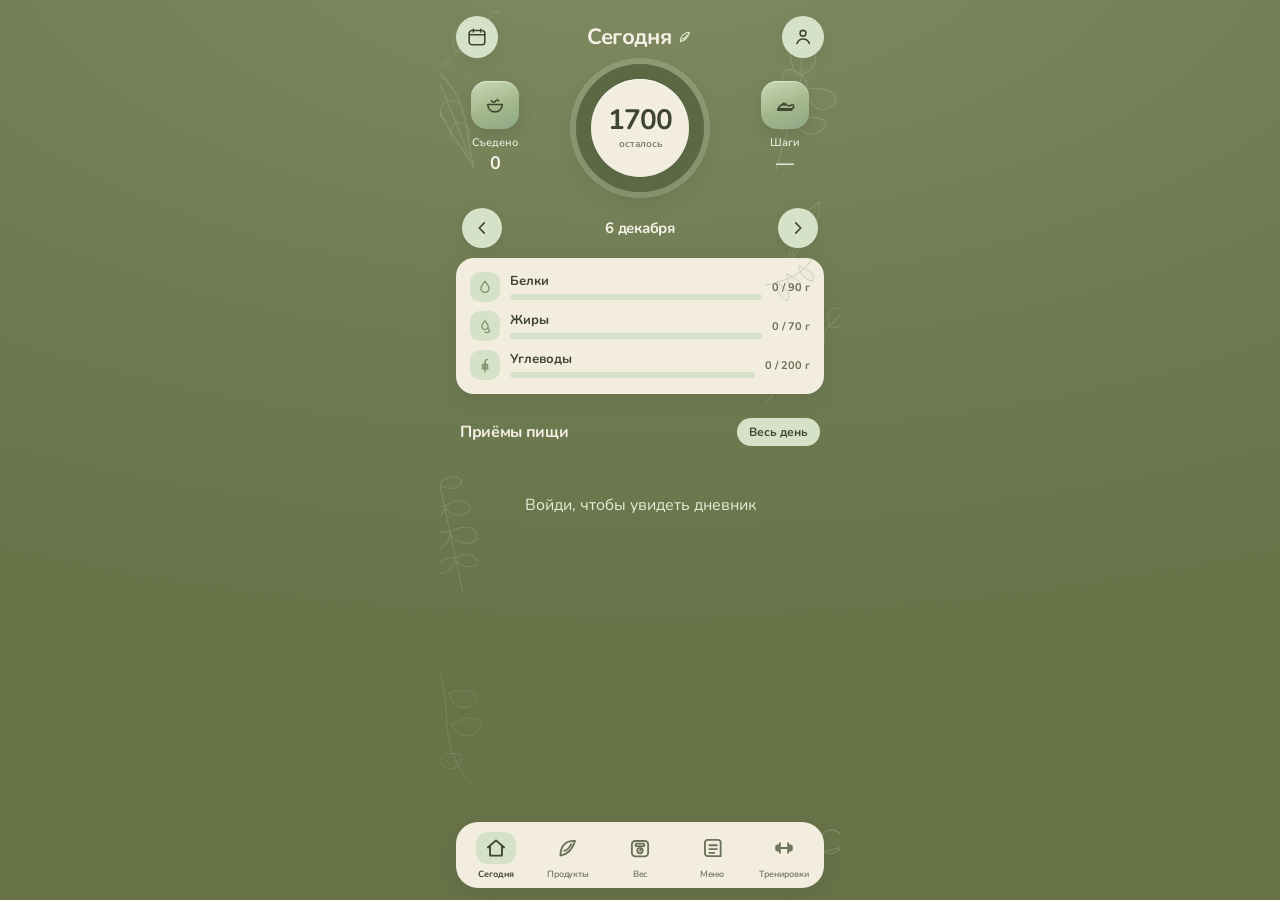
==== index.html @ ad155448 "Bump version to force cache refresh" ====
<!DOCTYPE html>
<html lang="ru">
<head>
  <meta charset="UTF-8">
  <script src="https://accounts.google.com/gsi/client" async></script>
  <script src="api-client.js?v=20261118-fix"></script>
  <meta name="viewport" content="width=device-width, initial-scale=1.0, viewport-fit=cover">
  <title>Сегодня — Калории</title>
  <link rel="stylesheet" href="style.css?v=20261118-fix">
  <link href="https://fonts.googleapis.com/css2?family=Nunito:wght@400;600;700&display=swap" rel="stylesheet">
  <link rel="manifest" href="manifest.json">
  <link rel="icon" type="image/png" sizes="32x32" href="favicon.png">
  <link rel="shortcut icon" href="favicon.ico">
  <link rel="apple-touch-icon" href="apple-touch-icon.png">
  <meta name="theme-color" content="#6F7B52">
</head>
<body>
  <div class="app home-app">

    <svg class="leaf-deco leaf-a" viewBox="0 0 180 220" fill="none" aria-hidden="true">
  <g stroke="currentColor" stroke-linecap="round" stroke-linejoin="round">
    <path d="M92 215C86 160 108 122 74 58" stroke-width="1.15" opacity=".9"/>
    <path d="M86 168C58 158 42 132 68 138C82 142 90 156 86 168Z" stroke-width="1.1" fill="currentColor" fill-opacity=".08"/>
    <path d="M90 138C66 118 58 88 86 96C102 101 108 122 90 138Z" stroke-width="1.1" fill="currentColor" fill-opacity=".08"/>
    <path d="M84 100C64 80 62 52 88 62C104 68 108 88 84 100Z" stroke-width="1.1" fill="currentColor" fill-opacity=".08"/>
    <path d="M80 70C70 52 76 30 98 42C108 48 104 64 80 70Z" stroke-width="1.1" fill="currentColor" fill-opacity=".08"/>
    <path d="M98 150C122 136 148 140 126 160C114 168 102 162 98 150Z" stroke-width="1.1" fill="currentColor" fill-opacity=".08"/>
    <path d="M100 112C128 100 150 110 130 128C118 136 104 126 100 112Z" stroke-width="1.1" fill="currentColor" fill-opacity=".08"/>
  </g>
</svg>
    <svg class="leaf-deco leaf-b" viewBox="0 0 180 220" fill="none" aria-hidden="true">
  <g stroke="currentColor" stroke-linecap="round" stroke-linejoin="round">
    <path d="M70 10C86 70 48 118 96 180" stroke-width="1.15"/>
    <path d="M80 48C108 40 132 58 108 70C94 76 82 64 80 48Z" stroke-width="1.1" fill="currentColor" fill-opacity=".08"/>
    <path d="M78 92C106 78 136 92 110 108C96 116 80 106 78 92Z" stroke-width="1.1" fill="currentColor" fill-opacity=".08"/>
    <path d="M84 136C62 124 42 140 62 152C74 158 88 148 84 136Z" stroke-width="1.1" fill="currentColor" fill-opacity=".08"/>
  </g>
</svg>
    <svg class="leaf-deco leaf-c" viewBox="0 0 80 140" fill="none" aria-hidden="true">
      <g stroke="currentColor" stroke-linecap="round" stroke-linejoin="round">
        <path d="M40 132C37 92 16 62 40 14C66 62 44 92 40 132Z" stroke-width="1.15"/>
        <path d="M40 118V30" stroke-width="1"/>
        <path d="M40 52C27 56 23 68 32 72" stroke-width=".95"/>
        <path d="M40 52C53 56 57 68 48 72" stroke-width=".95"/>
        <path d="M40 78C28 83 25 94 34 98" stroke-width=".95"/>
        <path d="M40 78C52 83 55 94 46 98" stroke-width=".95"/>
      </g>
    </svg>
    <svg class="leaf-deco leaf-d" viewBox="0 0 140 180" fill="none" aria-hidden="true">
      <g stroke="currentColor" stroke-linecap="round" stroke-linejoin="round">
        <path d="M18 168C42 118 52 78 96 18" stroke-width="1.15"/>
        <path d="M46 124C26 120 16 102 34 99C48 97 58 114 46 124Z" stroke-width="1.1" fill="currentColor" fill-opacity=".08"/>
        <path d="M58 92C40 82 38 60 58 62C74 64 74 86 58 92Z" stroke-width="1.1" fill="currentColor" fill-opacity=".08"/>
        <path d="M74 58C60 46 66 26 84 34C94 38 88 56 74 58Z" stroke-width="1.1" fill="currentColor" fill-opacity=".08"/>
        <path d="M92 32C82 16 94 6 106 16C114 22 104 36 92 32Z" stroke-width="1.1" fill="currentColor" fill-opacity=".08"/>
      </g>
    </svg>
    <svg class="leaf-deco leaf-e" viewBox="0 0 90 160" fill="none" aria-hidden="true">
      <g stroke="currentColor" stroke-linecap="round" stroke-linejoin="round">
        <path d="M45 154V20" stroke-width="1.15"/>
        <path d="M45 36C33 30 20 32 22 42C32 48 42 44 45 36Z" stroke-width="1.05" fill="currentColor" fill-opacity=".08"/>
        <path d="M45 36C57 30 70 32 68 42C58 48 48 44 45 36Z" stroke-width="1.05" fill="currentColor" fill-opacity=".08"/>
        <path d="M45 62C31 56 16 60 19 72C30 78 42 72 45 62Z" stroke-width="1.05" fill="currentColor" fill-opacity=".08"/>
        <path d="M45 62C59 56 74 60 71 72C60 78 48 72 45 62Z" stroke-width="1.05" fill="currentColor" fill-opacity=".08"/>
        <path d="M45 90C30 84 14 90 18 103C30 110 42 102 45 90Z" stroke-width="1.05" fill="currentColor" fill-opacity=".08"/>
        <path d="M45 90C60 84 76 90 72 103C60 110 48 102 45 90Z" stroke-width="1.05" fill="currentColor" fill-opacity=".08"/>
        <path d="M45 118C32 114 20 120 24 130C34 134 43 126 45 118Z" stroke-width="1.05" fill="currentColor" fill-opacity=".08"/>
        <path d="M45 118C58 114 70 120 66 130C56 134 47 126 45 118Z" stroke-width="1.05" fill="currentColor" fill-opacity=".08"/>
      </g>
    </svg>
    <svg class="leaf-deco leaf-f" viewBox="0 0 100 80" fill="none" aria-hidden="true">
      <g stroke="currentColor" stroke-linecap="round" stroke-linejoin="round">
        <path d="M6 70C30 60 62 38 98 16" stroke-width="1.15"/>
        <path d="M38 54C26 40 36 22 52 30C60 34 52 50 38 54Z" stroke-width="1.1" fill="currentColor" fill-opacity=".08"/>
        <path d="M66 36C54 22 66 6 80 16C88 22 80 36 66 36Z" stroke-width="1.1" fill="currentColor" fill-opacity=".08"/>
      </g>
    </svg>
    <svg class="leaf-deco leaf-g" viewBox="0 0 110 80" fill="none" aria-hidden="true">
      <g stroke="currentColor" stroke-linecap="round" stroke-linejoin="round">
        <path d="M8 62C28 48 48 28 78 10" stroke-width="1.1"/>
        <path d="M30 48C20 36 28 20 42 26C50 30 42 46 30 48Z" stroke-width="1.05" fill="currentColor" fill-opacity=".08"/>
        <path d="M52 32C46 18 58 8 68 16C74 22 62 34 52 32Z" stroke-width="1.05" fill="currentColor" fill-opacity=".08"/>
        <path d="M72 16C70 8 78 2 86 8" stroke-width="1.05"/>
      </g>
    </svg>
    <svg class="leaf-deco leaf-h" viewBox="0 0 200 70" fill="none" aria-hidden="true">
      <g stroke="currentColor" stroke-linecap="round" stroke-linejoin="round">
        <path d="M4 48C40 18 74 52 112 28C144 10 170 40 198 22" stroke-width="1.15"/>
        <path d="M50 34C40 20 52 8 64 18C70 24 62 36 50 34Z" stroke-width="1.05" fill="currentColor" fill-opacity=".08"/>
        <path d="M110 30C102 14 118 6 128 18C134 26 120 36 110 30Z" stroke-width="1.05" fill="currentColor" fill-opacity=".08"/>
        <path d="M160 32C154 18 168 10 176 20C182 26 170 36 160 32Z" stroke-width="1.05" fill="currentColor" fill-opacity=".08"/>
      </g>
    </svg>
    <svg class="leaf-deco leaf-i" viewBox="0 0 70 100" fill="none" aria-hidden="true">
      <g stroke="currentColor" stroke-linecap="round" stroke-linejoin="round">
        <path d="M36 96C34 64 18 42 36 10C54 42 38 64 36 96Z" stroke-width="1.1"/>
        <path d="M36 86V22" stroke-width=".95"/>
        <path d="M36 44C26 48 24 58 30 60" stroke-width=".9"/>
        <path d="M36 44C46 48 48 58 42 60" stroke-width=".9"/>
      </g>
    </svg>

    <header class="header">
      <button class="icon-btn" onclick="openCalendar()" aria-label="Календарь"><svg class="ico" viewBox="0 0 24 24" fill="none" stroke="currentColor" stroke-width="1.7" stroke-linecap="round" stroke-linejoin="round"><rect x="3.5" y="5" width="17" height="15.5" rx="3"/><path d="M8 3.5v3M16 3.5v3M3.5 9.5h17"/></svg></button>
      <div class="titles">
        <h1 class="title-row"><span id="dayTitle">Сегодня</span><svg class="title-leaf" viewBox="0 0 24 24" fill="none" stroke="currentColor" stroke-width="1.7" stroke-linecap="round" stroke-linejoin="round" aria-hidden="true"><path d="M5 19c6-1 11.2-5.2 13.8-14.2C11 5.2 5.2 10.4 5 19Z"/><path d="M8.2 14.8c2.2 0 5.2-2.6 6.8-6.2"/></svg></h1>
      </div>
      <a href="profile.html" class="icon-btn" aria-label="Профиль"><svg class="ico" viewBox="0 0 24 24" fill="none" stroke="currentColor" stroke-width="1.7" stroke-linecap="round" stroke-linejoin="round"><circle cx="12" cy="8" r="3.2"/><path d="M5.5 19c1.2-3.2 3.5-4.8 6.5-4.8S17.8 15.8 19 19"/></svg></a>
    </header>

    <section class="summary">
      <div class="side-stat">
        <div class="icon-3d"><svg class="ico" viewBox="0 0 24 24" fill="none" stroke="currentColor" stroke-width="1.7" stroke-linecap="round" stroke-linejoin="round"><path d="M4 11.5h16c-.4 5-3.8 8-8 8s-7.6-3-8-8Z"/><path d="M8 7.2c.6 1.2 1.4 1.8 2.4 1.8S12.6 8.4 13 7.2"/><path d="M14.2 6.2c.4.8 1 1.2 1.8 1.2"/></svg></div>
        <div class="label">Съедено</div>
        <div class="value" id="eaten">0</div>
      </div>
      <div class="ring" id="calorieRing">
        <div class="ring-inner">
          <div class="big" id="remaining">1700</div>
          <div class="small">осталось</div>
        </div>
      </div>
      <div class="side-stat">
        <div class="icon-3d"><svg class="ico" viewBox="0 0 24 24" fill="none" stroke="currentColor" stroke-width="1.7" stroke-linecap="round" stroke-linejoin="round"><path d="M4 17.2c1.1-2.6 2.4-5.6 6.4-6 2.6-.2 4.2 1.6 5.8 1.6 1.7 0 2.7-1 3.6-1 1.1 0 1.7.7 1.7 1.8 0 1.2-.8 2.6-3.2 2.6H4.8"/><path d="M4.6 17.6h14.6"/><path d="M9.2 11.8 10.5 9.8M11.2 12.1 12.6 10.2"/></svg></div>
        <div class="label">Шаги</div>
        <div class="value" id="stepsValue">—</div>
      </div>
    </section>

    <div class="day-switch">
      <button class="arrow" onclick="changeDay(-1)" aria-label="Вчера"><svg class="ico" viewBox="0 0 24 24" fill="none" stroke="currentColor" stroke-width="1.8" stroke-linecap="round" stroke-linejoin="round"><path d="M14.5 6.5 9 12l5.5 5.5"/></svg></button>
      <div class="date" id="day-date">16 ноября</div>
      <button class="arrow" onclick="changeDay(1)" aria-label="Завтра"><svg class="ico" viewBox="0 0 24 24" fill="none" stroke="currentColor" stroke-width="1.8" stroke-linecap="round" stroke-linejoin="round"><path d="M9.5 6.5 15 12l-5.5 5.5"/></svg></button>
    </div>

    <div class="card">
      <svg class="card-leaf" viewBox="0 0 80 80" fill="none" aria-hidden="true">
        <g stroke="currentColor" stroke-linecap="round" stroke-linejoin="round">
          <path d="M62 8C54 24 36 32 14 36" stroke-width="1.1"/>
          <path d="M48 16C58 22 66 22 62 32C54 30 48 24 48 16Z" stroke-width="1.05" fill="currentColor" fill-opacity=".08"/>
          <path d="M36 24C46 32 54 30 48 42C40 38 34 32 36 24Z" stroke-width="1.05" fill="currentColor" fill-opacity=".08"/>
          <path d="M26 32C34 42 42 42 36 52C28 48 24 40 26 32Z" stroke-width="1.05" fill="currentColor" fill-opacity=".08"/>
        </g>
      </svg>
      <div class="macro">
        <div class="macro-ic"><svg class="ico-sm" viewBox="0 0 24 24" fill="none" stroke="currentColor" stroke-width="1.7" stroke-linecap="round" stroke-linejoin="round"><path d="M12 4.5c2.8 3.6 5.5 6.6 5.5 9.3A5.5 5.5 0 0 1 12 19.3a5.5 5.5 0 0 1-5.5-5.5C6.5 11.1 9.2 8.1 12 4.5Z"/></svg></div>
        <div class="macro-info">
          <div class="macro-name">Белки</div>
          <div class="bar"><div class="bar-fill" id="barP" style="width:0%"></div></div>
        </div>
        <div class="macro-nums" id="macroP">0 / 90 г</div>
      </div>
      <div class="macro">
        <div class="macro-ic"><svg class="ico-sm" viewBox="0 0 24 24" fill="none" stroke="currentColor" stroke-width="1.7" stroke-linecap="round" stroke-linejoin="round"><path d="M12 5c2.2 2.8 4.2 5.3 4.2 7.5A4.2 4.2 0 0 1 12 16.7a4.2 4.2 0 0 1-4.2-4.2C7.8 10.3 9.8 7.8 12 5Z"/><path d="M16.8 15.8c.8.7 1.3 1.7 1.3 2.7A4 4 0 0 1 12 20"/></svg></div>
        <div class="macro-info">
          <div class="macro-name">Жиры</div>
          <div class="bar"><div class="bar-fill" id="barF" style="width:0%"></div></div>
        </div>
        <div class="macro-nums" id="macroF">0 / 70 г</div>
      </div>
      <div class="macro">
        <div class="macro-ic"><svg class="ico-sm" viewBox="0 0 24 24" fill="none" stroke="currentColor" stroke-width="1.7" stroke-linecap="round" stroke-linejoin="round"><path d="M12 21V9"/><path d="M12 9c0-2.4 1.6-4.2 3.2-4.6"/><path d="M12 11.2c2.2-.6 3.8 0 4 1.6-1.4.9-2.8.9-4 .2"/><path d="M12 11.2c-2.2-.6-3.8 0-4 1.6 1.4.9 2.8.9 4 .2"/><path d="M12 15c2.2-.6 3.8 0 4 1.6-1.4.9-2.8.9-4 .2"/><path d="M12 15c-2.2-.6-3.8 0-4 1.6 1.4.9 2.8.9 4 .2"/></svg></div>
        <div class="macro-info">
          <div class="macro-name">Углеводы</div>
          <div class="bar"><div class="bar-fill" id="barC" style="width:0%"></div></div>
        </div>
        <div class="macro-nums" id="macroC">0 / 200 г</div>
      </div>
    </div>

    <div class="meal-head">
      <h2>Приёмы пищи</h2>
      <button class="day-btn" onclick="showDay()">Весь день</button>
    </div>
    <div id="mealsContainer"></div>

    <nav class="bottom-nav">
      <a href="index.html" class="nav-item active"><span class="nav-ic"><svg class="ico-nav" viewBox="0 0 24 24" fill="none" stroke="currentColor" stroke-width="1.7" stroke-linecap="round" stroke-linejoin="round"><path d="M4.5 11.5 12 5l7.5 6.5"/><path d="M6.5 10.5V19h11v-8.5"/></svg></span>Сегодня</a>
      <a href="products.html" class="nav-item"><span class="nav-ic"><svg class="ico-nav" viewBox="0 0 24 24" fill="none" stroke="currentColor" stroke-width="1.7" stroke-linecap="round" stroke-linejoin="round"><path d="M5 19c6-1 11-5 13.5-13.5C10 5 5 10 5 19Z"/><path d="M8.5 14.5c2 0 5-2.5 6.5-6"/></svg></span>Продукты</a>
      <a href="weight.html" class="nav-item"><span class="nav-ic"><svg class="ico-nav" viewBox="0 0 24 24" fill="none" stroke="currentColor" stroke-width="1.7" stroke-linecap="round" stroke-linejoin="round"><rect x="4.5" y="5.5" width="15" height="14.2" rx="3"/><rect x="8" y="8" width="8" height="2.3" rx=".7"/><circle cx="12" cy="14.4" r="2.5"/><path d="M12 14.4 13.3 12.8"/></svg></span>Вес</a>
      <a href="menu.html" class="nav-item"><span class="nav-ic"><svg class="ico-nav" viewBox="0 0 24 24" fill="none" stroke="currentColor" stroke-width="1.7" stroke-linecap="round" stroke-linejoin="round"><path d="M8 4.5h9.5A2.5 2.5 0 0 1 20 7v12.5H8A2.5 2.5 0 0 1 5.5 17V7A2.5 2.5 0 0 1 8 4.5Z"/><path d="M9.5 9.5h7M9.5 13h7M9.5 16.5h4.5"/></svg></span>Меню</a>
      <a href="workouts.html" class="nav-item"><span class="nav-ic"><svg class="ico-nav" viewBox="0 0 24 24" fill="none" stroke="currentColor" stroke-width="1.7" stroke-linecap="round" stroke-linejoin="round"><path d="M6.2 9.2v5.6M17.8 9.2v5.6"/><path d="M8.2 7.6v8.8M15.8 7.6v8.8"/><path d="M8.2 12h7.6"/><path d="M4.8 10.2h1.4v3.6H4.8zM17.8 10.2h1.4v3.6H17.8z"/></svg></span>Тренировки</a>
    </nav>
  </div>

  <div class="calendar-overlay" id="calOverlay" onclick="if(event.target===this) closeCalendar()">
    <div class="calendar-modal">
      <div class="cal-header">
        <button class="arrow" onclick="changeMonth(-1)" aria-label="Предыдущий месяц"><svg class="ico" viewBox="0 0 24 24" fill="none" stroke="currentColor" stroke-width="1.8" stroke-linecap="round" stroke-linejoin="round"><path d="M14.5 6.5 9 12l5.5 5.5"/></svg></button>
        <div class="cal-title" id="calMonthTitle">Ноябрь 2026</div>
        <button class="arrow" onclick="changeMonth(1)" aria-label="Следующий месяц"><svg class="ico" viewBox="0 0 24 24" fill="none" stroke="currentColor" stroke-width="1.8" stroke-linecap="round" stroke-linejoin="round"><path d="M9.5 6.5 15 12l-5.5 5.5"/></svg></button>
      </div>
      <div class="cal-grid" id="calGrid"></div>
      <div class="day-info" id="dayInfo" style="display:none;"></div>
      <button onclick="goToDay()" id="goToDayBtn" class="btn-secondary" style="display:none;">Перейти к дню</button>
      <button onclick="closeCalendar()" class="btn-primary">Закрыть</button>
    </div>
  </div>

  <div class="modal-overlay" id="mealModal" onclick="if(event.target===this) closeMealModal()" style="align-items:center;">
    <div class="modal-box" style="border-radius:20px; width:90%; max-width:360px;">
      <div style="font-weight:700; font-size:18px; margin-bottom:12px; text-align:center; color:var(--ink);" id="mealModalTitle">Завтрак</div>
      <div id="mealModalContent"></div>
      <button onclick="closeMealModal()" class="btn-primary">Закрыть</button>
    </div>
  </div>

  <script>
    let dayOffset = 0;
    let calMonth = new Date().getMonth();
    let calYear = new Date().getFullYear();
    let currentDiary = {};
    let selectedCalDay = null;
    const goal = 1700;
    const months = ['января','февраля','марта','апреля','мая','июня','июля','августа','сентября','октября','ноября','декабря'];
    const monthsNom = ['Январь','Февраль','Март','Апрель','Май','Июнь','Июль','Август','Сентябрь','Октябрь','Ноябрь','Декабрь'];
    const weekdays = ['Пн','Вт','Ср','Чт','Пт','Сб','Вс'];
    const meals = ['Завтрак', 'Обед', 'Ужин', 'Перекус'];
    const mealIcons = {
      'Завтрак': "<svg class=\"ico\" viewBox=\"0 0 24 24\" fill=\"none\" stroke=\"currentColor\" stroke-width=\"1.7\" stroke-linecap=\"round\" stroke-linejoin=\"round\"><path d=\"M4.5 16.5h15\"/><path d=\"M7 16.5a5 5 0 0 1 10 0\"/><path d=\"M12 6.5v2M5.6 9.2l1.5 1.5M18.4 9.2l-1.5 1.5\"/></svg>",
      'Обед': "<svg class=\"ico\" viewBox=\"0 0 24 24\" fill=\"none\" stroke=\"currentColor\" stroke-width=\"1.7\" stroke-linecap=\"round\" stroke-linejoin=\"round\"><circle cx=\"12\" cy=\"12\" r=\"4\"/><path d=\"M12 3.5v2.2M12 18.3v2.2M3.5 12h2.2M18.3 12h2.2M5.8 5.8l1.6 1.6M16.6 16.6l1.6 1.6M18.2 5.8l-1.6 1.6M7.4 16.6l-1.6 1.6\"/></svg>",
      'Ужин': "<svg class=\"ico\" viewBox=\"0 0 24 24\" fill=\"none\" stroke=\"currentColor\" stroke-width=\"1.7\" stroke-linecap=\"round\" stroke-linejoin=\"round\"><path d=\"M16.8 14.5A6.3 6.3 0 0 1 9.6 6.4 6.4 6.4 0 1 0 16.8 14.5Z\"/></svg>",
      'Перекус': "<svg class=\"ico\" viewBox=\"0 0 24 24\" fill=\"none\" stroke=\"currentColor\" stroke-width=\"1.7\" stroke-linecap=\"round\" stroke-linejoin=\"round\"><path d=\"M16.3 8.8c2.4 1 3.6 3.4 3.2 6.2-1.3 4-4 5.5-7.5 5.5s-6.2-1.5-7.5-5.5c-.4-2.8.8-5.2 3.2-6.2 1.3 1.4 2.8 1.8 4.3 1.8s3-0.4 4.3-1.8Z\"/><path d=\"M12.2 8.4c.2-2 1.4-3.7 3.3-4.4\"/></svg>"
    };
    const mealLeaf = "<svg class=\"meal-leaf\" viewBox=\"0 0 60 60\" fill=\"none\" aria-hidden=\"true\"><g stroke=\"currentColor\" stroke-linecap=\"round\" stroke-linejoin=\"round\"><path d=\"M48 8C40 22 24 30 8 34\" stroke-width=\"1.05\"/><path d=\"M36 16C44 22 52 20 48 30C40 28 34 22 36 16Z\" stroke-width=\"1\" fill=\"currentColor\" fill-opacity=\".08\"/><path d=\"M26 24C34 32 42 30 36 40C28 36 24 30 26 24Z\" stroke-width=\"1\" fill=\"currentColor\" fill-opacity=\".08\"/></g></svg>";
    const plusSvg = "<svg class=\"ico-sm\" viewBox=\"0 0 24 24\" fill=\"none\" stroke=\"currentColor\" stroke-width=\"1.8\" stroke-linecap=\"round\"><path d=\"M12 6.5v11M6.5 12h11\"/></svg>";
    const typeIcons = { pool: '💧', family: '💜', warmup: '💚', own: '🌿' };
    const loadClasses = ['','load-easy','load-mid','load-hard'];

    function fmtNum(n) {
      return Math.round(n).toLocaleString('ru-RU');
    }

    function changeDay(delta) {
      dayOffset += delta;
      updateDate();
      window.scrollTo(0, 0);
    loadDiary();
    }
    function updateDate() {
      const date = new Date();
      date.setDate(date.getDate() + dayOffset);
      document.getElementById('day-date').textContent = date.getDate() + ' ' + months[date.getMonth()];

      let title = 'Сегодня';
      if (dayOffset === -1) title = 'Вчера';
      else if (dayOffset === 1) title = 'Завтра';
      else if (dayOffset !== 0) title = date.getDate() + ' ' + months[date.getMonth()];
      document.getElementById('dayTitle').textContent = title;
    }

    function doLogin() {
      if (window.google && google.accounts) {
        google.accounts.id.initialize({
          client_id: CalAPI.CLIENT_ID,
          callback: (resp) => { CalAPI.setToken(resp.credential); loadDiary(); }
        });
        google.accounts.id.prompt();
      }
    }
    function openCalendar() {
      selectedCalDay = null;
      document.getElementById('dayInfo').style.display = 'none';
      document.getElementById('goToDayBtn').style.display = 'none';
      renderCalendar();
      document.getElementById('calOverlay').classList.add('show');
    }
    function closeCalendar() {
      document.getElementById('calOverlay').classList.remove('show');
    }
    function changeMonth(delta) {
      calMonth += delta;
      if (calMonth > 11) { calMonth = 0; calYear++; }
      if (calMonth < 0) { calMonth = 11; calYear--; }
      selectedCalDay = null;
      document.getElementById('dayInfo').style.display = 'none';
      document.getElementById('goToDayBtn').style.display = 'none';
      renderCalendar();
    }
    function renderCalendar() {
      document.getElementById('calMonthTitle').textContent = monthsNom[calMonth] + ' ' + calYear;
      const grid = document.getElementById('calGrid');
      grid.innerHTML = '';
      weekdays.forEach(d => {
        const el = document.createElement('div');
        el.className = 'cal-weekday';
        el.textContent = d;
        grid.appendChild(el);
      });
      const first = new Date(calYear, calMonth, 1);
      let start = first.getDay() - 1;
      if (start < 0) start = 6;
      const daysInMonth = new Date(calYear, calMonth + 1, 0).getDate();
      const today = new Date();
      for (let i = 0; i < start; i++) {
        const el = document.createElement('div');
        el.className = 'cal-day other';
        grid.appendChild(el);
      }
      for (let d = 1; d <= daysInMonth; d++) {
        const el = document.createElement('div');
        el.className = 'cal-day';
        if (d === today.getDate() && calMonth === today.getMonth() && calYear === today.getFullYear()) {
          el.classList.add('today');
        }
        if (d === selectedCalDay) el.classList.add('selected');
        const dateStr = localDateYMD(calYear, calMonth, d);
        const wKey = 'workouts-' + dateStr;
        const wData = JSON.parse(localStorage.getItem(wKey) || '[]');
        let icons = '';
        if (wData.length) {
          const types = [...new Set(wData.map(w => w.type))];
          icons = types.map(t => typeIcons[t] || '').join('');
        }
        el.innerHTML = d + (icons ? `<div class="cal-icons">${icons}</div>` : '');
        el.onclick = () => showDayInfo(d);
        grid.appendChild(el);
      }
    }

    function formatWorkout(w) {
      let html = `<div class="workout-row">`;
      html += `<span>${w.icon || ''}</span>`;
      html += `<div style="flex:1;"><div>${w.name}</div>`;
      if (w.week || w.kg || w.load) {
        html += `<div style="display:flex; align-items:center; gap:6px; margin-top:2px; font-size:11px; color:var(--text-light);">`;
        if (w.week) html += `<span>Нед.${w.week} трен.${w.day}</span>`;
        if (w.kg) html += `<span class="kg-badge">${w.kg}</span>`;
        if (w.load) {
          const lc = w.loadIdx ? loadClasses[w.loadIdx] : '';
          html += `<span style="display:flex; align-items:center; gap:3px;"><span class="load-sq ${lc}"></span>${w.load}</span>`;
        }
        html += `</div>`;
      }
      html += `</div></div>`;
      return html;
    }

    function showDayInfo(day) {
      selectedCalDay = day;
      renderCalendar();
      const dateStr = localDateYMD(calYear, calMonth, day);

      const diary = JSON.parse(localStorage.getItem('diary-' + dateStr) || '{}');
      let totalK = 0;
      Object.values(diary).forEach(items => {
        if (Array.isArray(items)) items.forEach(i => totalK += i.calories || 0);
      });

      const steps = localStorage.getItem('steps-' + dateStr) || '—';
      const weights = JSON.parse(localStorage.getItem('weights') || '[]');
      const dayWeight = weights.find(w => w.date === dateStr);
      const weight = dayWeight ? String(dayWeight.value).replace('.', ',') + ' кг' : '—';

      const wData = JSON.parse(localStorage.getItem('workouts-' + dateStr) || '[]');

      let html = `<div style="font-weight:700; text-align:center; margin-bottom:8px;">${day} ${months[calMonth]}</div>`;
      html += `<div class="day-stat"><span>Калории</span><b>${totalK} ккал</b></div>`;
      html += `<div class="day-stat"><span>Шаги</span><b>${steps}</b></div>`;
      html += `<div class="day-stat"><span>Вес</span><b>${weight}</b></div>`;

      if (wData.length) {
        html += `<div style="font-weight:600; margin-top:10px;">Тренировки</div>`;
        wData.forEach(w => { html += formatWorkout(w); });
      } else {
        html += `<div style="color:var(--text-light); margin-top:10px; text-align:center; font-size:13px;">Тренировок нет</div>`;
      }

      document.getElementById('dayInfo').innerHTML = html;
      document.getElementById('dayInfo').style.display = 'block';
      document.getElementById('goToDayBtn').style.display = 'block';
    }

    function goToDay() {
      if (selectedCalDay) {
        const selected = new Date(calYear, calMonth, selectedCalDay);
        const today = new Date();
        today.setHours(0,0,0,0);
        dayOffset = Math.round((selected - today) / 86400000);
        updateDate();
        loadDiary();
      }
      closeCalendar();
    }

    async function loadDiary() {
      if (!CalAPI.getToken()) { document.getElementById('mealsContainer').innerHTML = '<div style="text-align:center;padding:40px;color:#E4EDD8;">Войди, чтобы увидеть дневник</div>'; return; }
      const date = new Date();
      date.setDate(date.getDate() + dayOffset);
      const dateStr = date.toISOString().slice(0, 10);
      try { currentDiary = await CalAPI.diary.get(dateStr) || {}; } catch(e) { currentDiary = {}; }

      const stepsKey = 'steps-' + dateStr;
      const steps = localStorage.getItem(stepsKey);
      document.getElementById('stepsValue').textContent = steps || '—';

      let totalK = 0, totalP = 0, totalF = 0, totalC = 0;
      const container = document.getElementById('mealsContainer');
      container.innerHTML = '';

      meals.forEach(meal => {
        const items = currentDiary[meal] || [];
        let mealK = 0, mealP = 0, mealF = 0, mealC = 0;
        items.forEach(i => {
          mealK += i.calories || 0; mealP += i.protein || 0; mealF += i.fat || 0; mealC += i.carbs || 0;
          totalK += i.calories || 0; totalP += i.protein || 0; totalF += i.fat || 0; totalC += i.carbs || 0;
        });
        const art = meal === 'Перекус' ? ' meal-art' : '';
        const leaf = meal === 'Перекус' ? mealLeaf : '';
        container.innerHTML += `<div class="meal${art}" onclick="showMeal('${meal}')">
          ${leaf}
          <div class="meal-ic">${mealIcons[meal]}</div>
          <div class="meal-info">
            <div class="meal-top"><div class="meal-name">${meal}</div><div class="meal-kcal">${fmtNum(mealK)} ккал</div></div>
            <div class="meal-macros">Б ${fmtNum(mealP)}  ·  Ж ${fmtNum(mealF)}  ·  У ${fmtNum(mealC)}</div>
          </div>
          <a class="add" href="add.html?meal=${encodeURIComponent(meal)}" onclick="event.stopPropagation()" aria-label="Добавить">${plusSvg}</a>
        </div>`;
      });

      const remaining = Math.max(0, goal - totalK);
      const percent = Math.min(100, (totalK / goal) * 100);
      const degrees = percent * 3.6;

      document.getElementById('eaten').textContent = fmtNum(totalK);
      document.getElementById('remaining').textContent = fmtNum(remaining);
      document.getElementById('calorieRing').style.background = `conic-gradient(var(--pale) ${degrees}deg, var(--ring-track) ${degrees}deg)`;

      document.getElementById('macroP').textContent = fmtNum(totalP) + ' / 90 г';
      document.getElementById('macroF').textContent = fmtNum(totalF) + ' / 70 г';
      document.getElementById('macroC').textContent = fmtNum(totalC) + ' / 200 г';
      document.getElementById('barP').style.width = Math.min(100, totalP / 90 * 100) + '%';
      document.getElementById('barF').style.width = Math.min(100, totalF / 70 * 100) + '%';
      document.getElementById('barC').style.width = Math.min(100, totalC / 200 * 100) + '%';
    }

    function showMeal(meal) {
      const items = currentDiary[meal] || [];
      document.getElementById('mealModalTitle').textContent = meal;
      const content = document.getElementById('mealModalContent');
      if (!items.length) {
        content.innerHTML = '<div style="text-align:center; color:var(--text-light); padding:20px;">Пока пусто</div>';
      } else {
        content.innerHTML = items.map((i, idx) =>
          `<div class="food-entry" style="display:flex; align-items:center; gap:8px;">
            <span style="flex:1;">${i.name} (${i.grams} г)</span>
            <b>${i.calories} ккал</b>
            <button onclick="deleteMealItem('${meal}', ${idx})" style="background:none; border:none; color:#c44; font-size:18px; cursor:pointer; padding:4px;">✕</button>
          </div>`
        ).join('');
      }
      document.getElementById('mealModal').classList.add('show');
    }

    async function deleteMealItem(meal, idx) {
      if (!currentDiary[meal]) return;
      currentDiary[meal].splice(idx, 1);
      const date = new Date();
      date.setDate(date.getDate() + dayOffset);
      await CalAPI.diary.save(date.toISOString().slice(0,10), currentDiary);
      loadDiary();
      showMeal(meal);
    }

    function showDay() {
      document.getElementById('mealModalTitle').textContent = 'Весь день';
      const content = document.getElementById('mealModalContent');
      let html = '';
      meals.forEach(meal => {
        const items = currentDiary[meal] || [];
        if (items.length) {
          let mealK = 0;
          items.forEach(i => { mealK += i.calories || 0; });
          html += `<div class="meal-group"><div class="g-title">${meal} · ${fmtNum(mealK)} ккал</div>`;
          items.forEach(i => {
            html += `<div class="food-entry"><span>${i.name} (${i.grams} г)</span><b>${i.calories} ккал</b></div>`;
          });
          html += `</div>`;
        }
      });
      const date = new Date();
      date.setDate(date.getDate() + dayOffset);
      const wKey = 'workouts-' + localDateStr(date);
      const wData = JSON.parse(localStorage.getItem(wKey) || '[]');
      if (wData.length) {
        html += `<div class="meal-group"><div class="g-title">Тренировки</div>`;
        wData.forEach(w => { html += formatWorkout(w); });
        html += `</div>`;
      }
      content.innerHTML = html || '<div style="text-align:center; color:var(--text-light); padding:20px;">День пустой</div>';
      document.getElementById('mealModal').classList.add('show');
    }

    function closeMealModal() {
      document.getElementById('mealModal').classList.remove('show');
    }

    updateDate();
    loadDiary();
  </script>
<script>if("serviceWorker" in navigator){navigator.serviceWorker.register("/calorie-tracker/sw.js").catch(()=>{});}</script>
</body>
</html>
---- style.css ----
:root {
  --olive: #6F7B52;
  --olive-2: #7E8A62;
  --olive-accent: #7E8F6A;
  --page: #6F7B52;
  --cream: #F3EDE0;
  --beige: #F5F0E6;
  --pale: #D6E2C8;
  --ink: #3F4630;
  --ink-soft: #6A7358;
  --title: #F5F0E6;
  --title-leaf: #E4EDD8;
  --muted-on-hero: #E4EDD8;
  --section-title: #F5F0E6;
  --leaf: #E4EDD8;
  --ring-track: #5C6844;
  --ring-halo: rgba(214,226,200,.22);
  --bar-f: #C4A56A;
  --bar-c: #8FA888;
  --nav: #F3EDE0;
  --nav-fg: #6A7358;
  --nav-active: #3F4630;
  --nav-active-bg: #D6E2C8;
  --icon-3d: linear-gradient(160deg, #C9D9B8 0%, #A3B78A 55%, #8FA888 100%);
  --icon-3d-fg: #3F4630;
  --icon-3d-shadow: inset 0 1px 0 rgba(255,255,255,.45), 0 6px 14px rgba(63,70,48,.18);
  --soft-shadow: 0 4px 12px rgba(63,70,48,.12);
  --card-shadow: 0 6px 18px rgba(63,70,48,.12);
  --nav-shadow: 0 8px 20px rgba(63,70,48,.16);

  /* Back-compat aliases used across existing pages */
  --sage: #6F7B52;
  --sage-dark: #3F4630;
  --sage-light: #D6E2C8;
  --text: #3F4630;
  --text-light: #6A7358;
  --white: #F3EDE0;
  --shadow: 0 6px 18px rgba(63,70,48,.12);
}

* { box-sizing: border-box; margin: 0; padding: 0; }

html, body { min-height: 100%; }

body {
  font-family: 'Nunito', sans-serif;
  background: radial-gradient(120% 80% at 50% -8%, #808B62 0%, #6F7B52 58%, #687348 100%);
  color: var(--ink);
  min-height: 100vh;
  min-height: 100dvh;
  display: flex;
  justify-content: center;
  padding: 0;
  -webkit-font-smoothing: antialiased;
}

input, select, textarea {
  color: var(--ink);
  font-family: inherit;
  background: var(--cream);
}

/* Muted labels that sit directly on the olive page background */
.on-olive, .page-muted { color: var(--muted-on-hero); }

.app {
  width: 100%;
  max-width: 400px;
  min-height: 100vh;
  min-height: 100dvh;
  background: transparent;
  border-radius: 0;
  padding: calc(16px + env(safe-area-inset-top, 0px)) 16px calc(90px + env(safe-area-inset-bottom, 0px));
  box-shadow: none;
  position: relative;
  overflow-x: hidden;
}

.header {
  display: flex;
  justify-content: space-between;
  align-items: center;
  margin-bottom: 16px;
  position: relative;
  z-index: 1;
}

.header h1 {
  font-size: 22px;
  font-weight: 700;
  letter-spacing: -0.03em;
  color: var(--title);
}

.icon-btn {
  width: 42px;
  height: 42px;
  border-radius: 50%;
  border: none;
  background: var(--pale);
  color: var(--ink);
  font-size: 18px;
  cursor: pointer;
  display: inline-flex;
  align-items: center;
  justify-content: center;
  box-shadow: var(--soft-shadow);
  text-decoration: none;
  flex-shrink: 0;
}

.card {
  background: var(--cream);
  border-radius: 18px;
  padding: 14px;
  margin-bottom: 12px;
  box-shadow: var(--card-shadow);
  position: relative;
}

.bottom-nav {
  position: fixed;
  bottom: calc(12px + env(safe-area-inset-bottom, 0px));
  left: 50%;
  transform: translateX(-50%);
  width: calc(100% - 32px);
  max-width: 368px;
  background: var(--nav);
  border-radius: 22px;
  display: flex;
  justify-content: space-around;
  align-items: center;
  padding: 10px 4px 8px;
  box-shadow: var(--nav-shadow);
  z-index: 20;
}

.nav-item {
  flex: 1;
  display: flex;
  flex-direction: column;
  align-items: center;
  gap: 4px;
  font-size: 9px;
  font-weight: 600;
  letter-spacing: -.01em;
  color: var(--nav-fg);
  cursor: pointer;
  text-decoration: none;
}

.nav-item .nav-ic {
  width: 40px;
  height: 32px;
  display: flex;
  align-items: center;
  justify-content: center;
  border-radius: 12px;
  color: inherit;
}

.nav-item .nav-ic svg,
.ico-nav {
  width: 26px;
  height: 26px;
  display: block;
}

.nav-item.active {
  color: var(--nav-active);
  font-weight: 700;
}

.nav-item.active .nav-ic {
  background: var(--nav-active-bg);
  color: var(--nav-active);
}

.nav-item span { font-size: 9px; }

.ico { width: 22px; height: 22px; display: block; }
.ico-sm { width: 18px; height: 18px; display: block; }

.summary {
  display: flex;
  justify-content: space-between;
  align-items: center;
  margin-bottom: 8px;
  position: relative;
  z-index: 1;
}
.side-stat { text-align: center; width: 78px; }
.icon-circle, .icon-3d {
  width: 48px; height: 48px; border-radius: 16px;
  background: var(--icon-3d);
  box-shadow: var(--icon-3d-shadow);
  color: var(--icon-3d-fg);
  display: flex; align-items: center; justify-content: center;
  font-size: 22px; margin: 0 auto 6px;
}
.side-stat .label { font-size: 11px; font-weight: 600; color: var(--muted-on-hero); }
.side-stat .value { font-size: 18px; font-weight: 700; letter-spacing: -0.03em; color: var(--title); margin-top: 1px; }

.ring {
  width: 128px; height: 128px; border-radius: 50%;
  background: conic-gradient(var(--pale) 0deg, var(--ring-track) 0deg);
  display: flex; align-items: center; justify-content: center;
  box-shadow: 0 0 0 6px var(--ring-halo), 0 8px 20px rgba(63,70,48,.16);
}
.ring-inner {
  width: 98px; height: 98px; border-radius: 50%;
  background: var(--cream);
  display: flex; flex-direction: column; align-items: center; justify-content: center;
  box-shadow: inset 0 1px 0 rgba(255,255,255,.7);
}
.ring-inner .big { font-size: 28px; font-weight: 700; letter-spacing: -0.04em; color: var(--ink); line-height: 1; }
.ring-inner .small { font-size: 10px; font-weight: 600; color: var(--ink-soft); margin-top: 3px; }

.macro { display: flex; align-items: center; gap: 10px; margin-bottom: 9px; position: relative; z-index: 1; }
.macro:last-child { margin-bottom: 0; }
.macro-icon, .macro-ic {
  width: 30px; height: 30px; border-radius: 10px;
  background: var(--pale); color: var(--olive-accent);
  display: flex; align-items: center; justify-content: center;
  flex-shrink: 0;
}
.macro-info { flex: 1; min-width: 0; }
.macro-name { font-size: 13px; font-weight: 700; color: var(--ink); margin-bottom: 5px; line-height: 1.1; }
.bar { height: 6px; background: var(--pale); border-radius: 99px; overflow: hidden; }
.bar-fill { height: 100%; background: var(--olive-accent); border-radius: 99px; }
.bar-fill.f { background: var(--bar-f); }
.bar-fill.c { background: var(--bar-c); }
.macro-nums { font-size: 11px; font-weight: 700; color: var(--ink-soft); white-space: nowrap; }

.meal-card, .food-item, .list-item {
  display: flex; align-items: center; gap: 12px;
}
.meal-icon, .food-icon, .meal-ic {
  width: 42px; height: 42px; border-radius: 14px;
  background: var(--pale); color: var(--ink);
  display: flex; align-items: center; justify-content: center;
  font-size: 22px; flex-shrink: 0;
  box-shadow: inset 0 1px 0 rgba(255,255,255,.55);
}
.meal-info, .food-info { flex: 1; min-width: 0; }
.meal-name, .food-name { font-weight: 700; font-size: 15px; color: var(--ink); letter-spacing: -0.02em; }
.meal-kcal, .food-kcal { font-size: 13px; font-weight: 700; color: var(--ink); }

.add-btn, .add {
  width: 32px; height: 32px; border-radius: 50%; border: none;
  background: var(--pale); color: var(--ink);
  font-size: 20px; cursor: pointer;
  display: inline-flex; align-items: center; justify-content: center;
  flex-shrink: 0;
  box-shadow: none;
}

.search-box {
  display: flex; align-items: center; gap: 10px;
  background: var(--cream); border-radius: 16px; padding: 12px 16px;
  margin-bottom: 16px; box-shadow: var(--shadow);
}
.search-box input {
  border: none; outline: none; font-family: inherit; font-size: 16px; flex: 1; background: transparent;
}

.quick-actions { display: flex; gap: 10px; margin-bottom: 16px; }
.quick-btn {
  flex: 1; background: var(--cream); border-radius: 14px; padding: 12px 8px;
  text-align: center; box-shadow: var(--shadow); font-size: 13px; color: var(--ink-soft);
}

.weight-card { text-align: center; padding: 24px; }
.weight-value { font-size: 40px; font-weight: 700; color: var(--ink); margin: 8px 0; }
.weight-controls { display: flex; justify-content: center; gap: 16px; margin-top: 12px; }
.weight-btn {
  width: 48px; height: 48px; border-radius: 14px; border: none;
  background: var(--pale); color: var(--ink); font-size: 24px; cursor: pointer;
}

.day-tabs { display: flex; gap: 8px; overflow-x: auto; margin-bottom: 16px; padding-bottom: 4px; }
.day-tab {
  padding: 8px 14px; border-radius: 20px; background: var(--pale);
  font-size: 13px; white-space: nowrap; cursor: pointer; color: var(--ink);
}
.day-tab.active { background: var(--olive); color: var(--cream); }

.checkbox { width: 22px; height: 22px; border-radius: 6px; border: 2px solid var(--olive); }

/* Home layout extras */
.day-switch {
  display: flex; align-items: center; justify-content: space-between;
  margin: 8px 4px 10px;
  padding: 0 2px;
  position: relative;
  z-index: 1;
}
.arrow {
  width: 40px; height: 40px; border-radius: 50%;
  border: none;
  background: var(--pale);
  color: var(--ink);
  display: flex; align-items: center; justify-content: center;
  box-shadow: var(--soft-shadow);
  cursor: pointer;
}
.day-switch .date {
  font-size: 15px; font-weight: 700; letter-spacing: -0.02em;
  color: var(--title);
}
.meal-head, .meal-header {
  display: flex; align-items: center; justify-content: space-between;
  margin: 12px 4px 8px;
  position: relative;
  z-index: 1;
}
.meal-head h2, .meal-header h2 {
  font-size: 16px; font-weight: 700; color: var(--section-title);
  letter-spacing: -0.02em; margin: 0;
}
.day-btn {
  border: none; cursor: pointer; font-family: inherit;
  font-size: 12px; font-weight: 700;
  padding: 6px 12px; border-radius: 999px;
  background: var(--pale); color: var(--ink);
}
.meals, #mealsContainer {
  display: flex; flex-direction: column; gap: 8px;
  flex: 1;
  min-height: 0;
  position: relative;
  z-index: 1;
}
.meal {
  background: var(--cream);
  border-radius: 18px;
  padding: 10px 12px;
  box-shadow: var(--card-shadow);
  display: flex; align-items: center; gap: 10px;
  flex: 1;
  min-height: 0;
  cursor: pointer;
}
.meal-top { display: flex; align-items: baseline; justify-content: space-between; gap: 8px; }
.meal-macros { margin-top: 3px; font-size: 11px; font-weight: 600; color: var(--ink-soft); letter-spacing: .01em; }

.card-leaf {
  position: absolute;
  right: -6px; top: -8px;
  width: 78px; height: 78px;
  color: var(--olive-accent);
  opacity: .28;
  pointer-events: none;
}
.meal-art { position: relative; overflow: hidden; }
.meal-leaf {
  position: absolute;
  right: -10px; bottom: -12px;
  width: 70px; height: 70px;
  color: var(--olive-accent);
  opacity: .22;
  pointer-events: none;
}

.leaf-deco {
  position: absolute;
  width: 150px;
  height: 190px;
  color: var(--leaf);
  opacity: .22;
  pointer-events: none;
  z-index: 0;
}
.leaf-a { top: -10px; right: -34px; transform: rotate(16deg); }
.leaf-b { left: -42px; bottom: 86px; width: 128px; height: 156px; opacity: .16; transform: rotate(-8deg); }
.leaf-c { top: 52px; left: -30px; width: 86px; height: 128px; opacity: .20; transform: rotate(-22deg); }
.leaf-d { top: 268px; right: -38px; width: 112px; height: 168px; opacity: .18; transform: rotate(14deg); }
.leaf-e { top: 448px; left: -40px; width: 96px; height: 150px; opacity: .17; transform: rotate(-12deg); }
.leaf-f { bottom: 6px; right: -18px; width: 108px; height: 86px; opacity: .20; transform: rotate(18deg); }
.leaf-g { top: 8px; left: -8px; width: 92px; height: 70px; opacity: .18; transform: rotate(-8deg); }
.leaf-h { bottom: 18px; left: 18px; width: 170px; height: 64px; opacity: .16; }
.leaf-i { top: 188px; right: 6px; width: 64px; height: 90px; opacity: .17; transform: rotate(28deg); }

.title-leaf { width: 16px; height: 16px; color: var(--title-leaf); }
.header .titles { text-align: center; flex: 1; }
.header h1.title-row {
  display: flex; align-items: center; justify-content: center; gap: 6px;
}

.home-app {
  display: flex;
  flex-direction: column;
  overflow-x: hidden;
  overflow-y: auto;
}
.home-app .header { margin-bottom: 6px; }

.sheet-overlay, .calendar-overlay, .modal-overlay {
  display: none;
  position: fixed;
  inset: 0;
  background: rgba(63,70,48,.35);
  z-index: 100;
  justify-content: center;
  align-items: flex-end;
}
.calendar-overlay { align-items: center; }
.sheet-overlay.show, .calendar-overlay.show, .modal-overlay.show { display: flex; }
.sheet, .calendar-modal, .modal-box {
  width: 100%;
  max-width: 400px;
  background: var(--cream);
  color: var(--ink);
  border-radius: 24px 24px 0 0;
  padding: 14px 18px calc(20px + env(safe-area-inset-bottom, 0px));
  box-shadow: 0 -10px 40px rgba(63,70,48,.18);
  max-height: 85vh;
  overflow-y: auto;
}
.calendar-modal, .modal-box {
  width: 90%;
  max-width: 360px;
  border-radius: 20px;
  padding: 20px 16px;
  box-shadow: 0 8px 30px rgba(63,70,48,.18);
}
.handle { width: 36px; height: 4px; border-radius: 4px; background: var(--pale); margin: 0 auto 10px; }
.sheet h3 { font-size: 18px; font-weight: 700; margin: 4px 0 12px; color: var(--ink); text-align: center; }
.entry, .food-entry {
  display: flex; justify-content: space-between; gap: 8px;
  padding: 8px 0; border-bottom: 1px solid rgba(63,70,48,.08); font-size: 14px;
}
.entry .nm { color: var(--ink); font-weight: 600; }
.entry .kc, .food-entry b { color: var(--ink-soft); font-weight: 700; }
.meal-group { margin-top: 12px; }
.meal-group .g-title { font-size: 13px; font-weight: 700; color: var(--olive-accent); margin-bottom: 2px; }
.close-sheet, .btn-primary {
  margin-top: 14px; width: 100%; padding: 12px; border: none; border-radius: 14px;
  background: var(--olive); color: var(--cream); font-family: inherit;
  font-size: 15px; font-weight: 700; cursor: pointer;
}
.btn-secondary {
  margin-top: 12px; width: 100%; padding: 12px; border: none; border-radius: 14px;
  background: var(--pale); color: var(--ink); font-family: inherit;
  font-size: 15px; font-weight: 600; cursor: pointer;
}

.cal-header { display: flex; justify-content: space-between; align-items: center; margin-bottom: 16px; }
.cal-title { font-size: 16px; font-weight: 700; color: var(--ink); margin: 0; text-align: center; }
.cal-grid { display: grid; grid-template-columns: repeat(7, 1fr); gap: 4px; text-align: center; }
.cal-weekday, .cal-wd { font-size: 11px; font-weight: 700; color: var(--ink-soft); padding: 6px 0; }
.cal-day {
  min-height: 42px; border-radius: 12px;
  display: flex; flex-direction: column;
  align-items: center; justify-content: center;
  font-size: 13px; font-weight: 600; color: var(--ink);
  cursor: pointer; background: transparent; position: relative;
}
.cal-day.today { background: var(--olive); color: var(--cream); font-weight: 700; }
.cal-day.selected { outline: 2px solid var(--olive); }
.cal-day.other, .cal-day.mute { color: var(--ink-soft); opacity: .45; }
.cal-day:hover { background: var(--pale); }
.cal-day.today:hover { background: var(--olive); }
.cal-icons, .cal-day .dots { font-size: 8px; line-height: 1; margin-top: 1px; letter-spacing: .5px; }
.day-stat { display: flex; justify-content: space-between; padding: 6px 0; border-bottom: 1px solid rgba(63,70,48,.08); font-size: 14px; }
.day-info { margin-top: 16px; padding-top: 12px; border-top: 1px solid rgba(63,70,48,.08); }
.workout-row { display: flex; align-items: center; gap: 8px; padding: 6px 0; border-bottom: 1px solid rgba(63,70,48,.08); font-size: 13px; }
.kg-badge { background: var(--olive); color: var(--cream); padding: 2px 6px; border-radius: 6px; font-size: 10px; font-weight: 600; }
.load-sq { width: 10px; height: 10px; border-radius: 2px; }
.load-easy { background: #a8d5a2; }
.load-mid { background: #f5d76e; }
.load-hard { background: #e8a0a0; }

input[type="number"]::-webkit-outer-spin-button,
input[type="number"]::-webkit-inner-spin-button {
  -webkit-appearance: none;
  margin: 0;
}
input[type="number"] {
  -moz-appearance: textfield;
  appearance: textfield;
}

/* Compact portion chips */
.portion-chips {
  display: flex;
  flex-wrap: wrap;
  gap: 8px;
}
.portion-chip {
  min-width: 86px;
  max-width: 48%;
  flex: 1 1 86px;
  border: 1.5px solid transparent;
  background: var(--beige, #F5F0E6);
  color: var(--ink);
  border-radius: 12px;
  padding: 8px 8px 6px;
  text-align: center;
  cursor: pointer;
  font-family: inherit;
  box-shadow: none;
}
.portion-chip.is-on {
  background: var(--pale);
  border-color: var(--olive-accent, #7E8F6A);
}
.portion-chip .pch-emoji { font-size: 18px; line-height: 1; display: block; }
.portion-chip .pch-name { display: block; font-size: 12px; font-weight: 700; margin-top: 2px; }
.portion-chip .pch-meta {
  display: block;
  font-size: 10px;
  font-weight: 600;
  color: var(--ink-soft);
  margin-top: 3px;
  line-height: 1.25;
  min-height: 1.25em;
}
.portion-edit { margin-top: 10px; }
.portion-edit .form-label { margin-top: 8px; }

/* Emoji picker */
.emoji-btn {
  width: 52px; height: 52px; border-radius: 16px; border: none;
  background: var(--pale); font-size: 28px; cursor: pointer;
  display: inline-flex; align-items: center; justify-content: center;
}
.emoji-picker {
  display: flex; flex-wrap: wrap; gap: 4px;
  max-height: 160px; overflow-y: auto;
  margin-top: 8px; padding: 6px;
  background: var(--beige, #F5F0E6); border-radius: 12px;
}
.emoji-opt {
  width: 36px; height: 36px; border: none; border-radius: 10px;
  background: transparent; font-size: 22px; cursor: pointer;
}
.emoji-opt.selected, .emoji-opt:hover { background: var(--pale); }

/* Mini calendar inside modals */
.mini-cal { margin: 8px 0; }
.mini-cal-head {
  display: flex; align-items: center; justify-content: space-between;
  margin-bottom: 8px;
}
.mini-cal-title { font-size: 15px; font-weight: 700; color: var(--ink); }
.mini-cal-grid { gap: 2px; }
.mini-cal-grid .cal-day {
  min-height: 34px; border: none; font-family: inherit;
  background: transparent; padding: 0;
}
.mini-cal-head .arrow { width: 36px; height: 36px; }

/* Dish subtract */
.dish-sub { margin-top: 10px; }
.dish-sub-row {
  display: flex; align-items: center; gap: 8px;
  font-size: 13px; font-weight: 600; color: var(--ink);
  cursor: pointer;
}
.dish-sub-pick { margin-top: 8px; }
.dish-sub-select {
  width: 100%; padding: 10px 12px; border-radius: 12px;
  border: 1px solid var(--sage-light); font-family: inherit; font-size: 14px;
  background: var(--cream);
}
.dish-sub-preview { font-size: 12px; font-weight: 600; color: var(--ink-soft); margin-top: 6px; }
.dish-sub-warn { color: #8B3A2A; }
.dish-sub-empty { font-size: 12px; color: var(--ink-soft); }

/* Workout comments */
.w-comment {
  font-size: 11px; font-weight: 600; color: var(--ink-soft);
  margin-top: 3px; line-height: 1.3;
  white-space: pre-wrap;
}
.w-comment.is-clamp {
  display: -webkit-box;
  -webkit-line-clamp: 1;
  -webkit-box-orient: vertical;
  overflow: hidden;
  white-space: nowrap;
  text-overflow: ellipsis;
}
.w-comment-wrap { display: flex; align-items: flex-start; gap: 4px; }
.w-comment-wrap .w-comment { flex: 1; min-width: 0; }
.w-comment-toggle {
  border: none; background: none; color: var(--ink);
  cursor: pointer; font-size: 12px; padding: 0 2px; line-height: 1.2;
  flex-shrink: 0;
}

/* Chart / forecast */
.chart-toolbar {
  display: flex; align-items: center; justify-content: space-between;
  gap: 8px; margin-bottom: 8px;
}
.chart-zoom {
  display: flex; gap: 6px;
}
.chart-zoom button, .chart-tool-btn {
  width: 36px; height: 32px; border: none; border-radius: 10px;
  background: var(--pale); color: var(--ink);
  font-family: inherit; font-weight: 700; cursor: pointer;
}
.chart-scroll {
  overflow-x: auto;
  overflow-y: hidden;
  -webkit-overflow-scrolling: touch;
  touch-action: pan-x;
}
.chart-scroll canvas { display: block; }

.forecast-row {
  display: flex; gap: 8px; margin-bottom: 10px;
}
.forecast-row .form-group { flex: 1; min-width: 0; }
.forecast-stats { font-size: 13px; line-height: 1.45; color: var(--ink); }
.forecast-stats b { font-weight: 700; }

/* Dishes / list actions */
.row-actions { display: flex; gap: 6px; flex-shrink: 0; }
.row-actions button, .icon-action {
  width: 32px; height: 32px; border: none; border-radius: 10px;
  background: var(--pale); color: var(--ink); cursor: pointer;
  font-size: 15px;
  display: inline-flex; align-items: center; justify-content: center;
}
.icon-action.danger { background: #f6e4dc; color: #8B3A2A; }

.list-macros { font-size: 11px; font-weight: 600; color: var(--ink-soft); margin-top: 2px; }

.edit-recipe-btn {
  width: 32px; height: 32px; border: none; border-radius: 10px;
  background: var(--pale); color: var(--ink); cursor: pointer;
  margin-right: 36px;
  font-size: 15px;
}

/* Workout add-block form */
.block-add {
  margin-top: 12px; padding: 12px; border-radius: 12px;
  background: var(--beige, #F5F0E6);
}
.block-edit-btns { display: flex; gap: 6px; margin-left: auto; }

.warmup-row {
  display: flex; align-items: center; gap: 8px;
  padding: 8px 0; border-bottom: 1px solid rgba(63,70,48,.08);
}
.warmup-row .nm { flex: 1; font-size: 14px; cursor: pointer; }
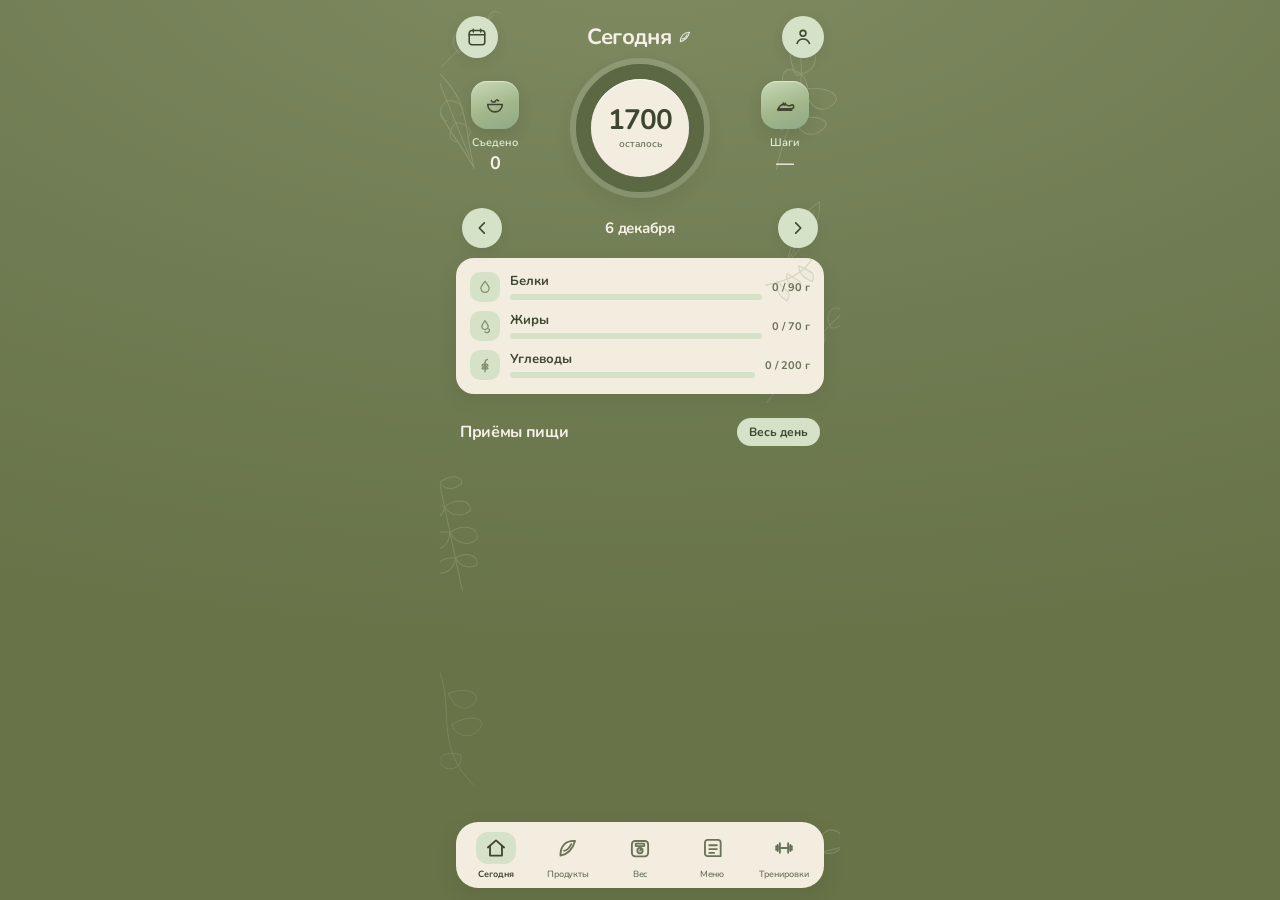
==== commit bb684b7e: "Restore full original pages from dae218e (design + logic), shopping list on original styling, bump ?" ====
--- a/index.html
+++ b/index.html
@@ -2,11 +2,11 @@
 <html lang="ru">
 <head>
   <meta charset="UTF-8">
-  <script src="https://accounts.google.com/gsi/client" async></script>
-  <script src="api-client.js?v=20261118-fix"></script>
+  <script src="sync-shim.js?v=20261118-worker"></script>
+  <script type="module" src="sync.js?v=20261118-worker"></script>
   <meta name="viewport" content="width=device-width, initial-scale=1.0, viewport-fit=cover">
   <title>Сегодня — Калории</title>
-  <link rel="stylesheet" href="style.css?v=20261118-fix">
+  <link rel="stylesheet" href="style.css?v=20261118-worker">
   <link href="https://fonts.googleapis.com/css2?family=Nunito:wght@400;600;700&display=swap" rel="stylesheet">
   <link rel="manifest" href="manifest.json">
   <link rel="icon" type="image/png" sizes="32x32" href="favicon.png">
@@ -197,8 +197,9 @@
     </div>
   </div>
 
-  <div class="modal-overlay" id="mealModal" onclick="if(event.target===this) closeMealModal()" style="align-items:center;">
-    <div class="modal-box" style="border-radius:20px; width:90%; max-width:360px;">
+  <div class="modal-overlay" id="mealModal" onclick="if(event.target===this) closeMealModal()">
+    <div class="modal-box" style="border-radius:24px 24px 0 0; width:100%; max-width:400px;">
+      <div class="handle"></div>
       <div style="font-weight:700; font-size:18px; margin-bottom:12px; text-align:center; color:var(--ink);" id="mealModalTitle">Завтрак</div>
       <div id="mealModalContent"></div>
       <button onclick="closeMealModal()" class="btn-primary">Закрыть</button>
@@ -234,8 +235,7 @@
     function changeDay(delta) {
       dayOffset += delta;
       updateDate();
-      window.scrollTo(0, 0);
-    loadDiary();
+      loadDiary();
     }
     function updateDate() {
       const date = new Date();
@@ -249,15 +249,6 @@
       document.getElementById('dayTitle').textContent = title;
     }
 
-    function doLogin() {
-      if (window.google && google.accounts) {
-        google.accounts.id.initialize({
-          client_id: CalAPI.CLIENT_ID,
-          callback: (resp) => { CalAPI.setToken(resp.credential); loadDiary(); }
-        });
-        google.accounts.id.prompt();
-      }
-    }
     function openCalendar() {
       selectedCalDay = null;
       document.getElementById('dayInfo').style.display = 'none';
@@ -383,12 +374,12 @@
       closeCalendar();
     }
 
-    async function loadDiary() {
-      if (!CalAPI.getToken()) { document.getElementById('mealsContainer').innerHTML = '<div style="text-align:center;padding:40px;color:#E4EDD8;">Войди, чтобы увидеть дневник</div>'; return; }
+    function loadDiary() {
       const date = new Date();
       date.setDate(date.getDate() + dayOffset);
-      const dateStr = date.toISOString().slice(0, 10);
-      try { currentDiary = await CalAPI.diary.get(dateStr) || {}; } catch(e) { currentDiary = {}; }
+      const dateStr = localDateStr(date);
+      const key = 'diary-' + dateStr;
+      currentDiary = JSON.parse(localStorage.getItem(key) || '{}');
 
       const stepsKey = 'steps-' + dateStr;
       const steps = localStorage.getItem(stepsKey);
@@ -441,25 +432,11 @@
       if (!items.length) {
         content.innerHTML = '<div style="text-align:center; color:var(--text-light); padding:20px;">Пока пусто</div>';
       } else {
-        content.innerHTML = items.map((i, idx) =>
-          `<div class="food-entry" style="display:flex; align-items:center; gap:8px;">
-            <span style="flex:1;">${i.name} (${i.grams} г)</span>
-            <b>${i.calories} ккал</b>
-            <button onclick="deleteMealItem('${meal}', ${idx})" style="background:none; border:none; color:#c44; font-size:18px; cursor:pointer; padding:4px;">✕</button>
-          </div>`
+        content.innerHTML = items.map(i =>
+          `<div class="food-entry"><span>${i.name} (${i.grams} г)</span><b>${i.calories} ккал</b></div>`
         ).join('');
       }
       document.getElementById('mealModal').classList.add('show');
-    }
-
-    async function deleteMealItem(meal, idx) {
-      if (!currentDiary[meal]) return;
-      currentDiary[meal].splice(idx, 1);
-      const date = new Date();
-      date.setDate(date.getDate() + dayOffset);
-      await CalAPI.diary.save(date.toISOString().slice(0,10), currentDiary);
-      loadDiary();
-      showMeal(meal);
     }
 
     function showDay() {
@@ -498,6 +475,5 @@
     updateDate();
     loadDiary();
   </script>
-<script>if("serviceWorker" in navigator){navigator.serviceWorker.register("/calorie-tracker/sw.js").catch(()=>{});}</script>
 </body>
 </html>
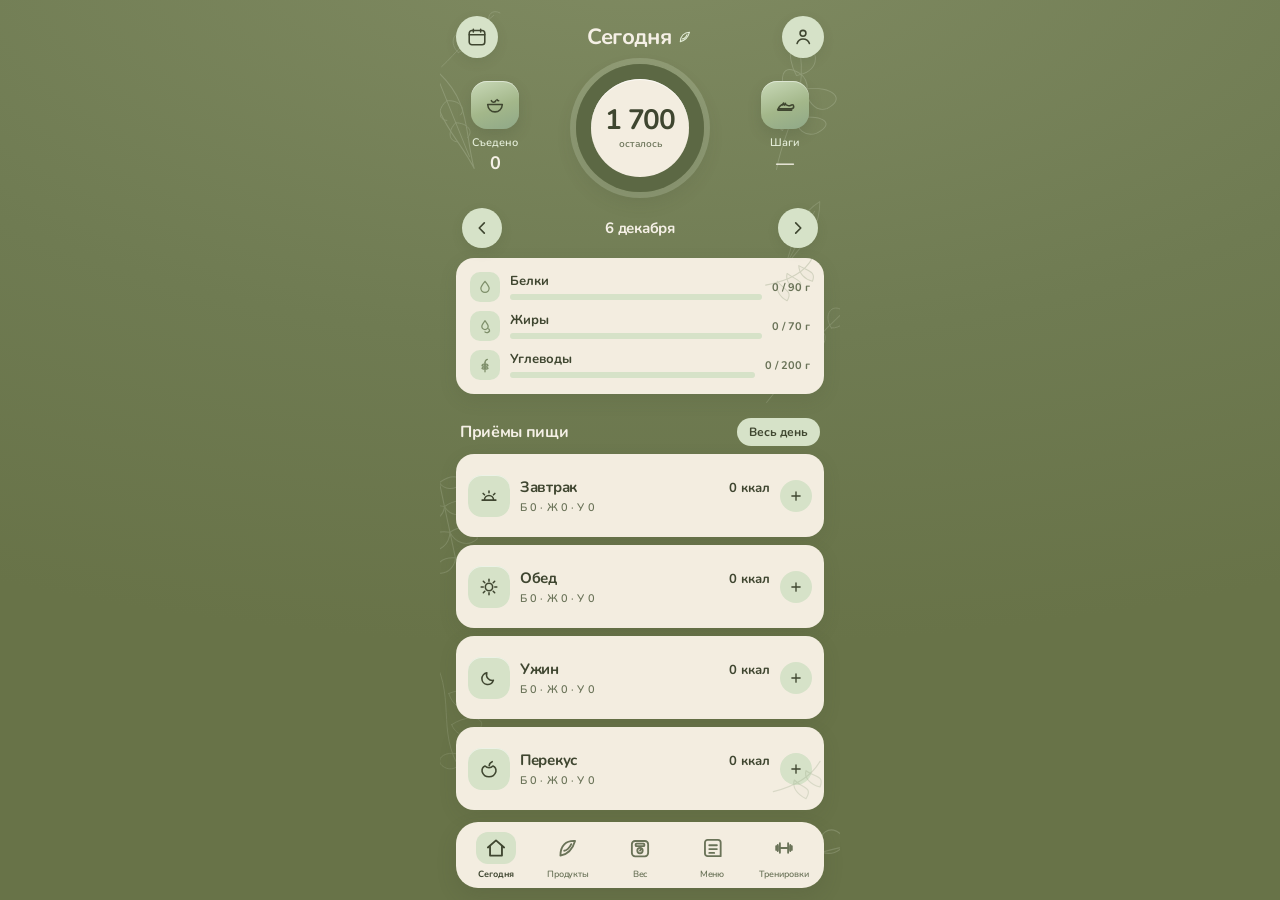
==== commit b783688e: "Login: exchange Google ID token for 30-day worker session (gsession); One Tap only as fallback; bump" ====
--- a/index.html
+++ b/index.html
@@ -2,11 +2,11 @@
 <html lang="ru">
 <head>
   <meta charset="UTF-8">
-  <script src="sync-shim.js?v=20261118-worker"></script>
-  <script type="module" src="sync.js?v=20261118-worker"></script>
+  <script src="sync-shim.js?v=20261118-session"></script>
+  <script type="module" src="sync.js?v=20261118-session"></script>
   <meta name="viewport" content="width=device-width, initial-scale=1.0, viewport-fit=cover">
   <title>Сегодня — Калории</title>
-  <link rel="stylesheet" href="style.css?v=20261118-worker">
+  <link rel="stylesheet" href="style.css?v=20261118-session">
   <link href="https://fonts.googleapis.com/css2?family=Nunito:wght@400;600;700&display=swap" rel="stylesheet">
   <link rel="manifest" href="manifest.json">
   <link rel="icon" type="image/png" sizes="32x32" href="favicon.png">
